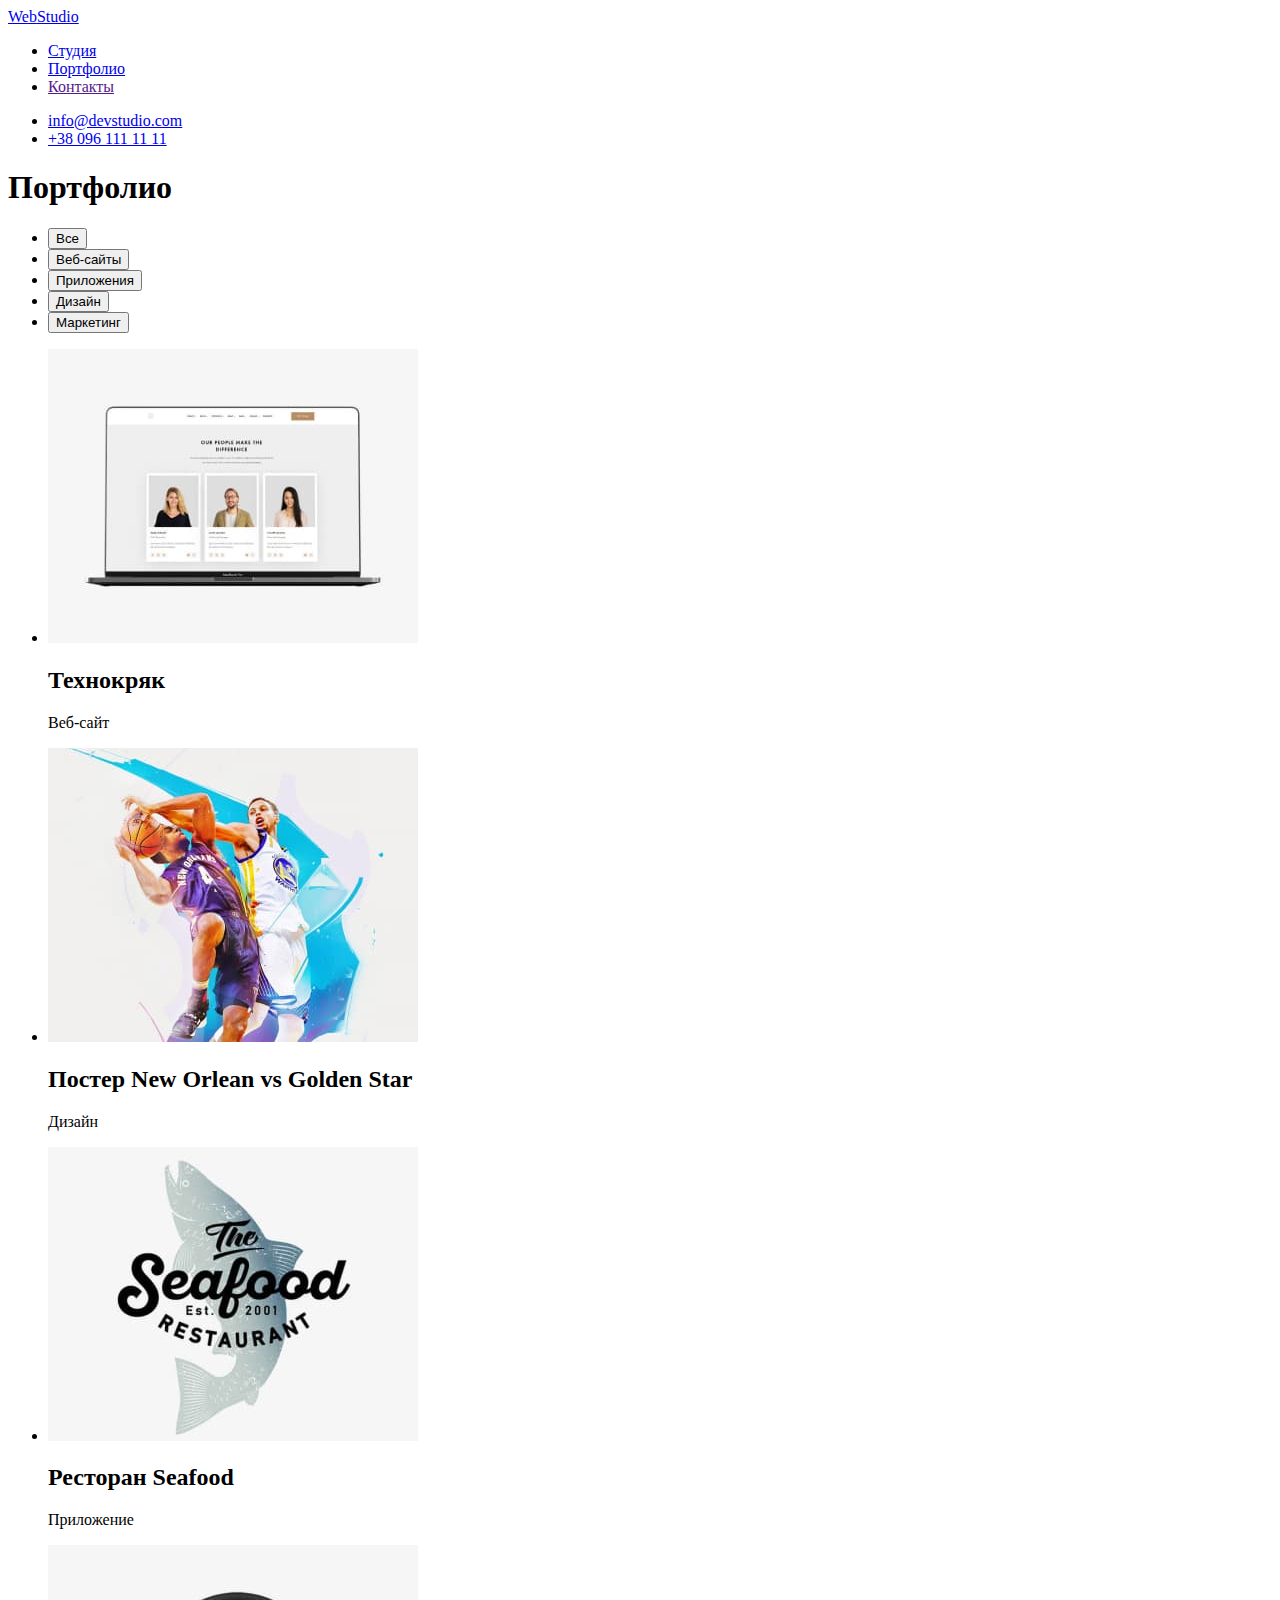
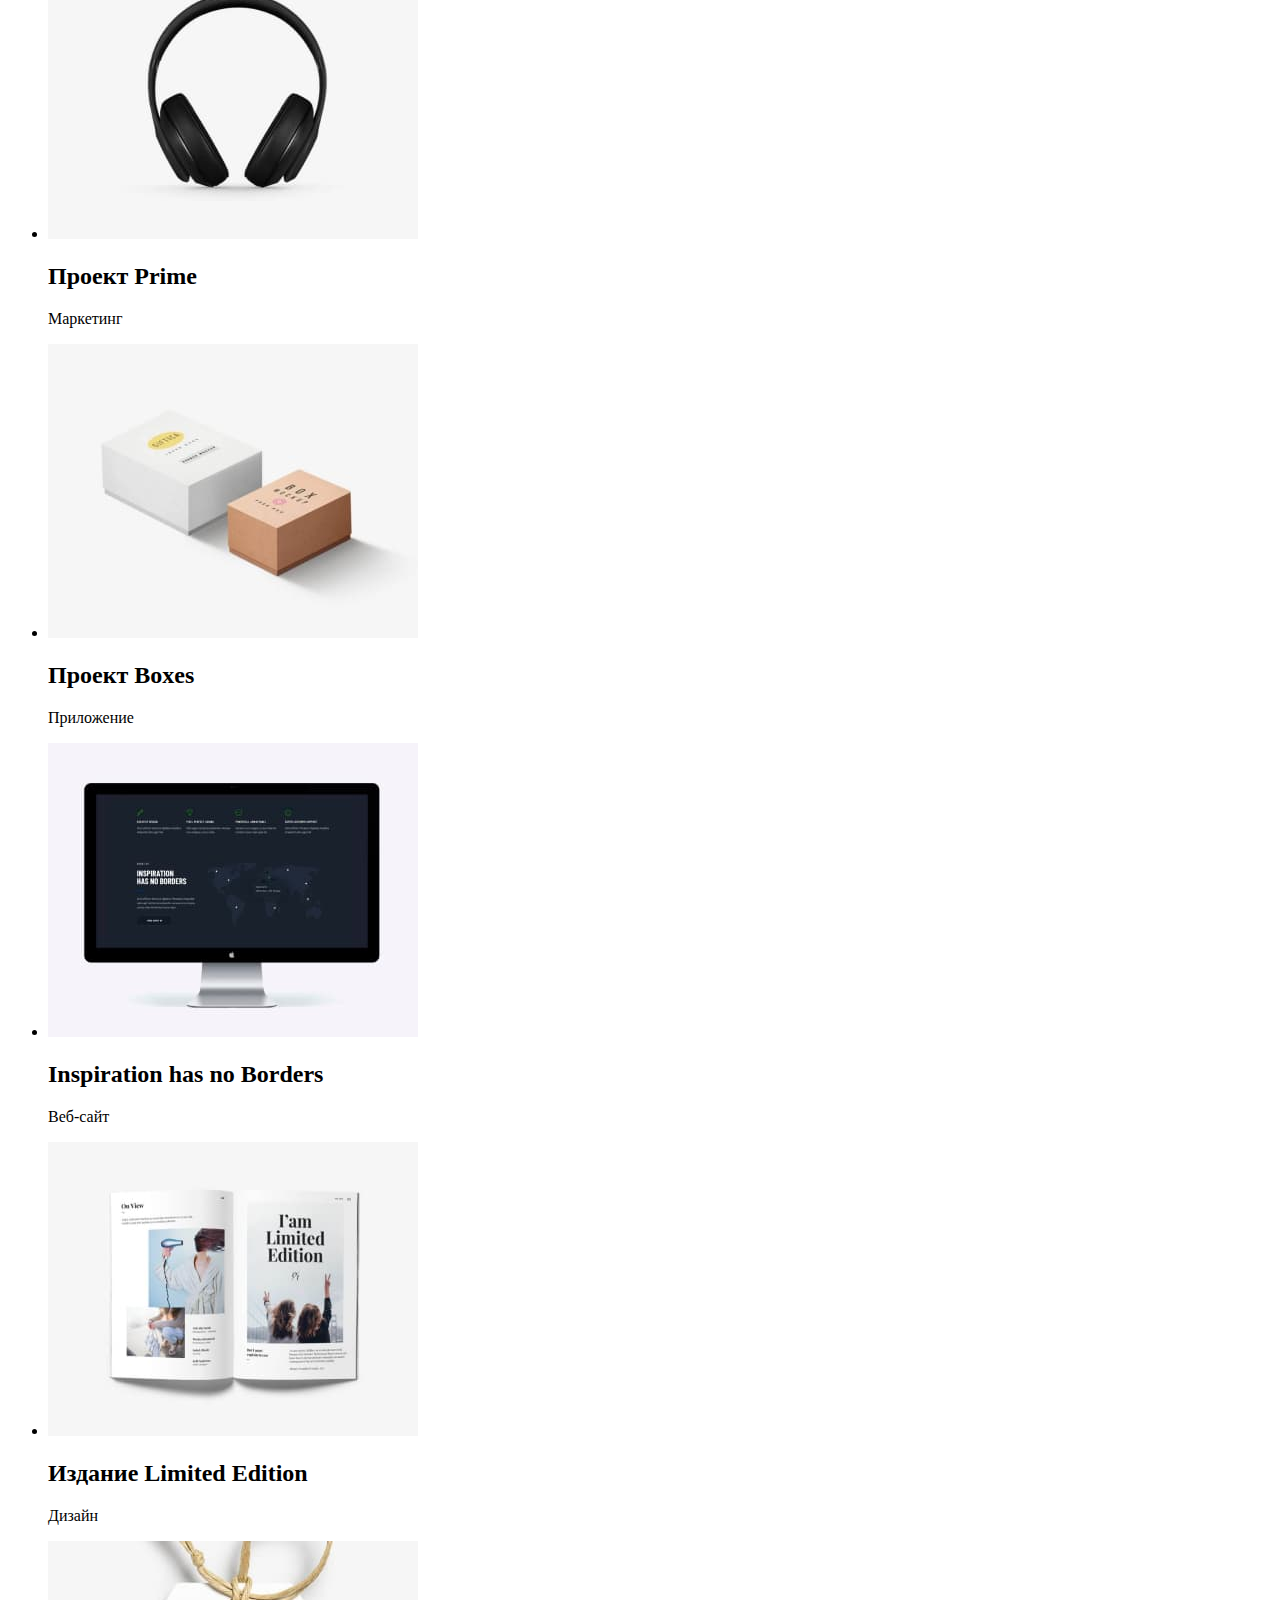
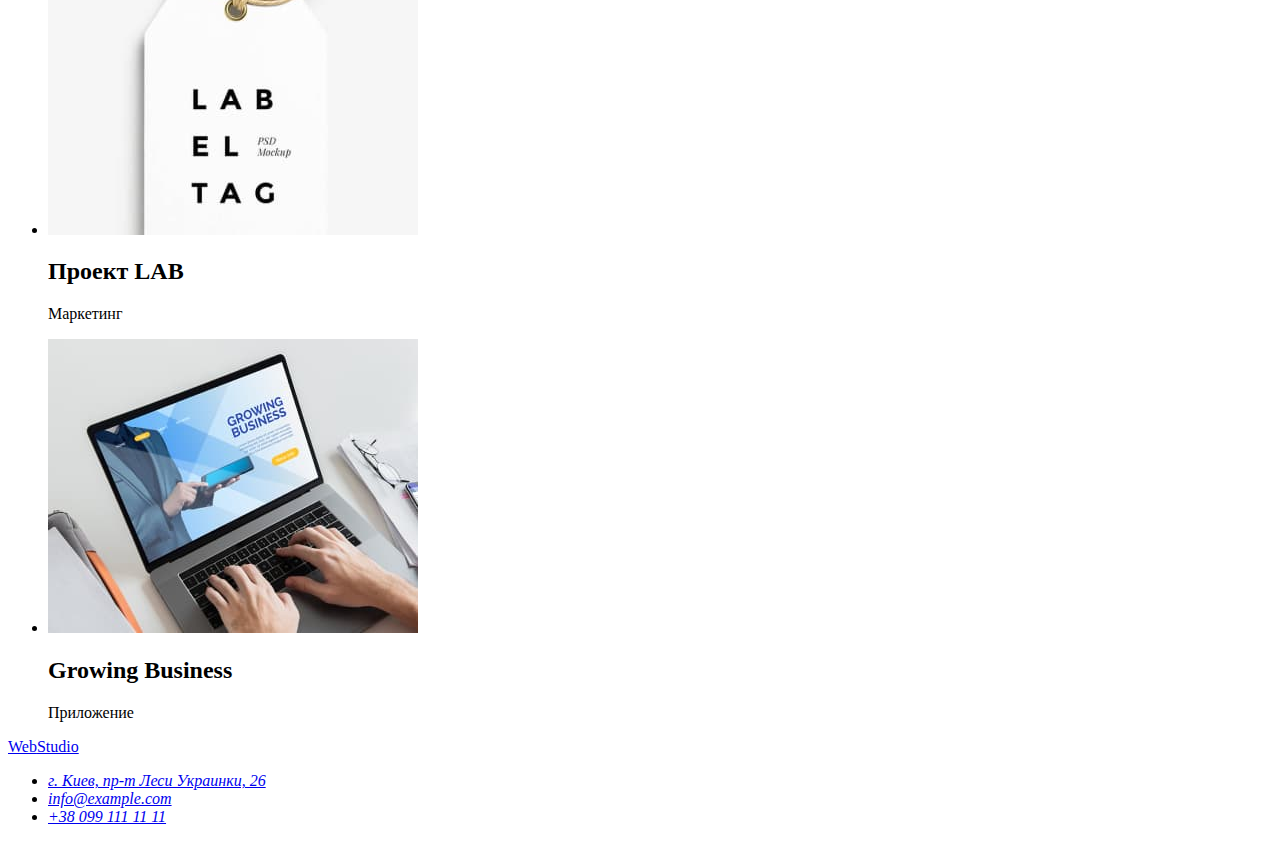
==== portfolio.html @ 21cbbe6e "Create html" ====
<!DOCTYPE html>
<html lang="ru">
  <head>
    <meta charset="UTF-8" />
    <meta http-equiv="X-UA-Compatible" content="IE=edge" />
    <meta name="viewport" content="width=device-width, initial-scale=1.0" />
    <title>Document</title>
    <link rel="preconnect" href="https://fonts.googleapis.com" />
    <link rel="preconnect" href="https://fonts.gstatic.com" crossorigin />
    <link
      href="https://fonts.googleapis.com/css2?family=Raleway:wght@700&family=Roboto:wght@400;500;700;900&display=swap"
      rel="stylesheet"
    />
    <link
      rel="stylesheet"
      href="https://cdnjs.cloudflare.com/ajax/libs/modern-normalize/1.1.0/modern-normalize.min.css"
      integrity="sha512-wpPYUAdjBVSE4KJnH1VR1HeZfpl1ub8YT/NKx4PuQ5NmX2tKuGu6U/JRp5y+Y8XG2tV+wKQpNHVUX03MfMFn9Q=="
      crossorigin="anonymous"
      referrerpolicy="no-referrer"
    />
    <link rel="stylesheet" href="./css/styles.css" />
  </head>
  <body>
    <!--Шапка-->
    <header class="header-border">
      <div class="container portfolio-main-nav">
        <nav class="portfolio-main-nav">
          <a href="./portfolio.html" class="logo-portfolio" lang="en"
            ><span class="accent-portfolio">Web</span>Studio
          </a>

          <ul class="portfolio-nav no-markers">
            <li class="item"><a href="./index.html" class="link">Студия</a></li>
            <li class="item"><a href="./portfolio.html" class="link current">Портфолио</a></li>
            <li class="item"><a href="" class="link">Контакты</a></li>
          </ul>
        </nav>

        <ul class="portfolio-contact no-markers">
          <li class="item">
            <a href="mailto:info@devstudio.com" class="portfolio-contact header"
              >info@devstudio.com
            </a>
          </li>
          <li class="item">
            <a href="tel:+380961111111" class="portfolio-contact header">+38 096 111 11 11</a>
          </li>
        </ul>
      </div>
    </header>
    <!--Основной контент-->
    <main>
      <section class="section-main-portfolio">
        <div class="container">
          <!--скрытый заголовок-->
          <h1 class="visually-hidden">Портфолио</h1>
          <!--Фильтр-->
          <ul class="filter no-markers">
            <li class="item">
              <button type="button" class="portfolio-button primary">Все</button>
            </li>
            <li class="item">
              <button type="button" class="portfolio-button secondary">Веб-сайты</button>
            </li>
            <li class="item">
              <button type="button" class="portfolio-button secondary">Приложения</button>
            </li>
            <li class="item">
              <button type="button" class="portfolio-button secondary">Дизайн</button>
            </li>
            <li class="item">
              <button type="button" class="portfolio-button secondary">Маркетинг</button>
            </li>
          </ul>
          <ul class="our-portfolio no-markers">
            <li class="portfolio-card">
              <img
                src="./images/portfolio/img(1)(2).jpg"
                alt="ноутбук с открытым сайтом"
                width="370"
                height="294"
              />
              <div class="portfolio-photo">
                <h2 class="portfolio-title">Технокряк</h2>
                <p class="portfolio-text">Веб-сайт</p>
              </div>
            </li>
            <li class="portfolio-card">
              <img
                src="./images/portfolio/img(2)(2).jpg"
                alt="два баскетболиста"
                width="370"
                height="294"
              />
              <div class="portfolio-photo">
                <h2 class="portfolio-title">
                  Постер <span lang="en">New Orlean vs Golden Star</span>
                </h2>
                <p class="portfolio-text">Дизайн</p>
              </div>
            </li>
            <li class="portfolio-card">
              <img
                src="./images/portfolio/img(3)(2).jpg"
                alt="логотип рыбного ресторана"
                width="370"
                height="294"
              />
              <div class="portfolio-photo">
                <h2 class="portfolio-title">Ресторан <span lang="en">Seafood</span></h2>
                <p class="portfolio-text">Приложение</p>
              </div>
            </li>
            <li class="portfolio-card">
              <img src="./images/portfolio/img(4)(1).jpg" alt="наушники" width="370" height="294" />
              <div class="portfolio-photo">
                <h2 class="portfolio-title">Проект <span lang="en">Prime</span></h2>
                <p class="portfolio-text">Маркетинг</p>
              </div>
            </li>
            <li class="portfolio-card">
              <img
                src="./images/portfolio/img(5).jpg"
                alt="двф маленьких бокса"
                width="370"
                height="294"
              />
              <div class="portfolio-photo">
                <h2 class="portfolio-title">Проект <span lang="en">Boxes</span></h2>
                <p class="portfolio-text">Приложение</p>
              </div>
            </li>
            <li class="portfolio-card">
              <img
                src="./images/portfolio/img(6).jpg"
                alt="монитор компьютера"
                width="370"
                height="294"
              />
              <div class="portfolio-photo">
                <h2 class="portfolio-title" lang="en">Inspiration has no Borders</h2>
                <p class="portfolio-text">Веб-сайт</p>
              </div>
            </li>
            <li class="portfolio-card">
              <img
                src="./images/portfolio/img(7).jpg"
                alt="развернутая книга"
                width="370"
                height="294"
              />
              <div class="portfolio-photo">
                <h2 class="portfolio-title">Издание <span lang="en">Limited Edition</span></h2>
                <p class="portfolio-text">Дизайн</p>
              </div>
            </li>
            <li class="portfolio-card">
              <img src="./images/portfolio/img(8).jpg" alt="карточка" width="370" height="294" />
              <div class="portfolio-photo">
                <h2 class="portfolio-title">Проект <span lang="en">LAB</span></h2>
                <p class="portfolio-text">Маркетинг</p>
              </div>
            </li>
            <li class="portfolio-card">
              <img
                src="./images/portfolio/img(9).jpg"
                alt="руки на клавиатуре ноутбука"
                width="370"
                height="294"
              />
              <div class="portfolio-photo">
                <h2 class="portfolio-title" lang="en">Growing Business</h2>
                <p class="portfolio-text">Приложение</p>
              </div>
            </li>
          </ul>
        </div>
      </section>
    </main>
    <!--Подвал-->
    <footer class="portfolio-dark">
      <div class="container portfolio-footer-nav">
        <a href="./portfolio.html" class="logo-portfolio-footer" lang="en"
          ><span class="portfolio-accent">Web</span>Studio</a
        >
        <address>
          <ul class="no-markers portfolio-footer-nav">
            <li class="item">
              <a href="#" class="portfolio-place">г. Киев, пр-т Леси Украинки, 26</a>
            </li>
            <li class="item">
              <a href="mailto:info@example.com" class="portfolio-mail-tel">info@example.com</a>
            </li>
            <li class="item">
              <a href="tel:+380991111111" class="portfolio-mail-tel">+38 099 111 11 11</a>
            </li>
          </ul>
        </address>
      </div>
    </footer>
  </body>
</html>
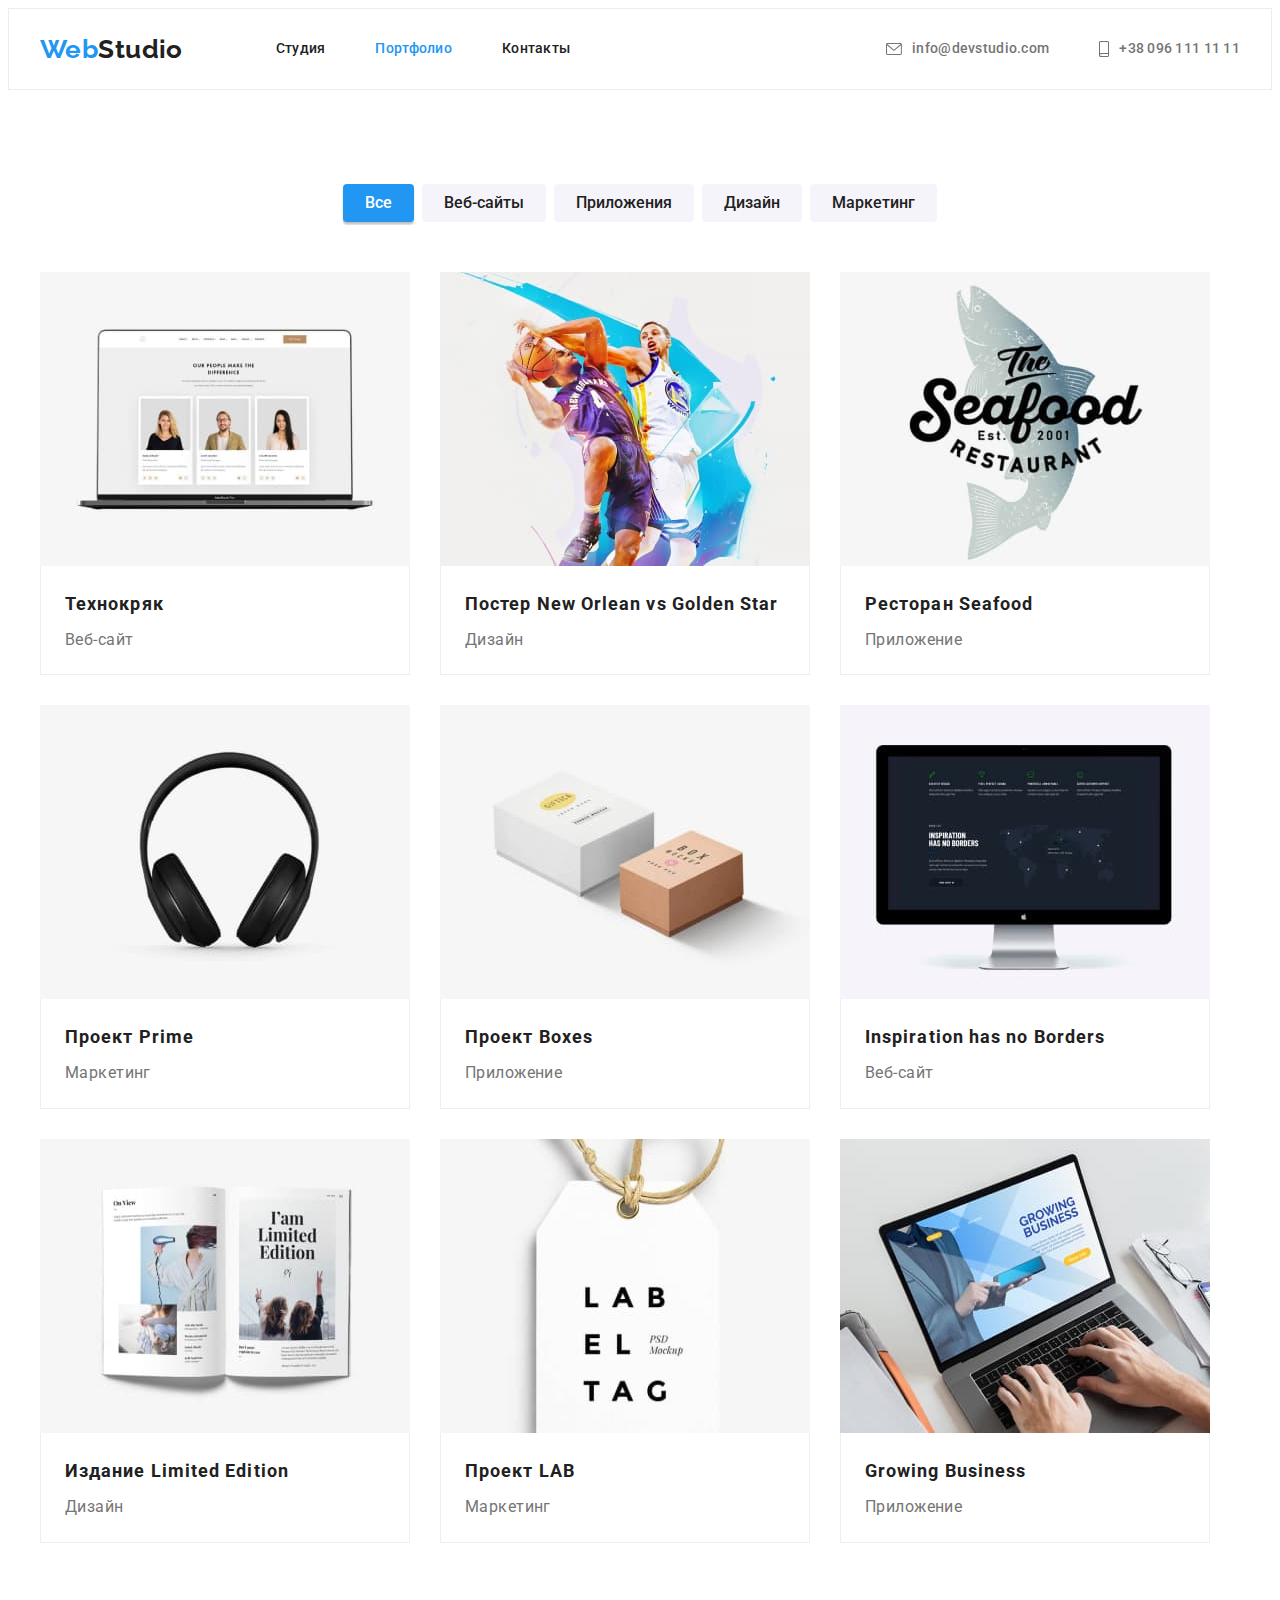
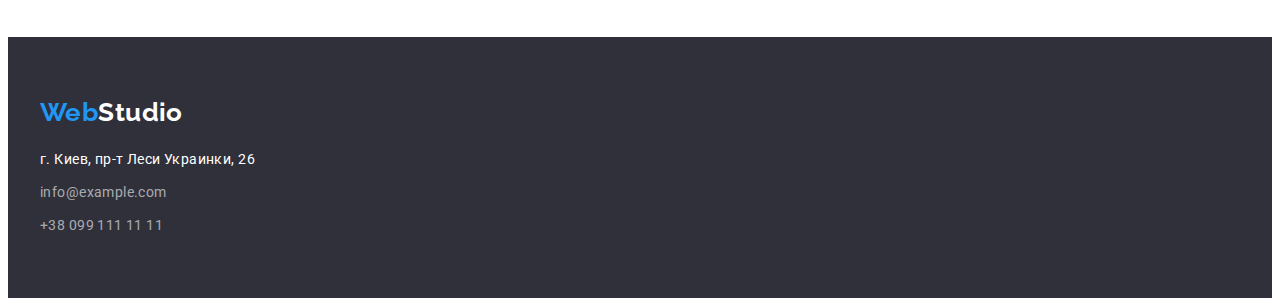
==== commit 889fe301: "Update" ====
--- a/portfolio.html
+++ b/portfolio.html
@@ -38,12 +38,20 @@
 
         <ul class="portfolio-contact no-markers">
           <li class="item">
-            <a href="mailto:info@devstudio.com" class="portfolio-contact header"
+            <a href="mailto:info@devstudio.com" class="portfolio-contact header mail-footer"
               >info@devstudio.com
+              <svg class="mail-footer-icon" width="16" height="12">
+                <use href="./images/icons.svg#icon-envelope"></use>
+              </svg>
             </a>
           </li>
           <li class="item">
-            <a href="tel:+380961111111" class="portfolio-contact header">+38 096 111 11 11</a>
+            <a href="tel:+380961111111" class="portfolio-contact header footer-phone"
+              >+38 096 111 11 11
+              <svg class="footer-phone-icon" width="10" height="16">
+                <use href="./images/icons.svg#icon-smartphone"></use>
+              </svg>
+            </a>
           </li>
         </ul>
       </div>
@@ -73,105 +81,128 @@
             </li>
           </ul>
           <ul class="our-portfolio no-markers">
-            <li class="portfolio-card">
-              <img
-                src="./images/portfolio/img(1)(2).jpg"
-                alt="ноутбук с открытым сайтом"
-                width="370"
-                height="294"
-              />
-              <div class="portfolio-photo">
-                <h2 class="portfolio-title">Технокряк</h2>
-                <p class="portfolio-text">Веб-сайт</p>
-              </div>
-            </li>
-            <li class="portfolio-card">
-              <img
-                src="./images/portfolio/img(2)(2).jpg"
-                alt="два баскетболиста"
-                width="370"
-                height="294"
-              />
-              <div class="portfolio-photo">
-                <h2 class="portfolio-title">
-                  Постер <span lang="en">New Orlean vs Golden Star</span>
-                </h2>
-                <p class="portfolio-text">Дизайн</p>
-              </div>
-            </li>
-            <li class="portfolio-card">
-              <img
-                src="./images/portfolio/img(3)(2).jpg"
-                alt="логотип рыбного ресторана"
-                width="370"
-                height="294"
-              />
-              <div class="portfolio-photo">
-                <h2 class="portfolio-title">Ресторан <span lang="en">Seafood</span></h2>
-                <p class="portfolio-text">Приложение</p>
-              </div>
-            </li>
-            <li class="portfolio-card">
-              <img src="./images/portfolio/img(4)(1).jpg" alt="наушники" width="370" height="294" />
-              <div class="portfolio-photo">
-                <h2 class="portfolio-title">Проект <span lang="en">Prime</span></h2>
-                <p class="portfolio-text">Маркетинг</p>
-              </div>
-            </li>
-            <li class="portfolio-card">
-              <img
-                src="./images/portfolio/img(5).jpg"
-                alt="двф маленьких бокса"
-                width="370"
-                height="294"
-              />
-              <div class="portfolio-photo">
-                <h2 class="portfolio-title">Проект <span lang="en">Boxes</span></h2>
-                <p class="portfolio-text">Приложение</p>
-              </div>
-            </li>
-            <li class="portfolio-card">
-              <img
-                src="./images/portfolio/img(6).jpg"
-                alt="монитор компьютера"
-                width="370"
-                height="294"
-              />
-              <div class="portfolio-photo">
-                <h2 class="portfolio-title" lang="en">Inspiration has no Borders</h2>
-                <p class="portfolio-text">Веб-сайт</p>
-              </div>
-            </li>
-            <li class="portfolio-card">
-              <img
-                src="./images/portfolio/img(7).jpg"
-                alt="развернутая книга"
-                width="370"
-                height="294"
-              />
-              <div class="portfolio-photo">
-                <h2 class="portfolio-title">Издание <span lang="en">Limited Edition</span></h2>
-                <p class="portfolio-text">Дизайн</p>
-              </div>
-            </li>
-            <li class="portfolio-card">
-              <img src="./images/portfolio/img(8).jpg" alt="карточка" width="370" height="294" />
-              <div class="portfolio-photo">
-                <h2 class="portfolio-title">Проект <span lang="en">LAB</span></h2>
-                <p class="portfolio-text">Маркетинг</p>
-              </div>
-            </li>
-            <li class="portfolio-card">
-              <img
-                src="./images/portfolio/img(9).jpg"
-                alt="руки на клавиатуре ноутбука"
-                width="370"
-                height="294"
-              />
-              <div class="portfolio-photo">
-                <h2 class="portfolio-title" lang="en">Growing Business</h2>
-                <p class="portfolio-text">Приложение</p>
-              </div>
+            <li class="portfolio-card shadow">
+              <a href="#" class="shadow">
+                <img
+                  src="./images/portfolio/img(1)(2).jpg"
+                  alt="ноутбук с открытым сайтом"
+                  width="370"
+                  height="294"
+                />
+                <div class="portfolio-photo">
+                  <h2 class="portfolio-title">Технокряк</h2>
+                  <p class="portfolio-text">Веб-сайт</p>
+                </div>
+              </a>
+            </li>
+            <li class="portfolio-card shadow">
+              <a href="#" class="shadow">
+                <img
+                  src="./images/portfolio/img(2)(2).jpg"
+                  alt="два баскетболиста"
+                  width="370"
+                  height="294"
+                />
+                <div class="portfolio-photo">
+                  <h2 class="portfolio-title">
+                    Постер <span lang="en">New Orlean vs Golden Star</span>
+                  </h2>
+                  <p class="portfolio-text">Дизайн</p>
+                </div>
+              </a>
+            </li>
+            <li class="portfolio-card shadow">
+              <a href="#" class="shadow">
+                <img
+                  src="./images/portfolio/img(3)(2).jpg"
+                  alt="логотип рыбного ресторана"
+                  width="370"
+                  height="294"
+                />
+                <div class="portfolio-photo">
+                  <h2 class="portfolio-title">Ресторан <span lang="en">Seafood</span></h2>
+                  <p class="portfolio-text">Приложение</p>
+                </div>
+              </a>
+            </li>
+            <li class="portfolio-card shadow">
+              <a href="#" class="shadow">
+                <img
+                  src="./images/portfolio/img(4)(1).jpg"
+                  alt="наушники"
+                  width="370"
+                  height="294"
+                />
+                <div class="portfolio-photo">
+                  <h2 class="portfolio-title">Проект <span lang="en">Prime</span></h2>
+                  <p class="portfolio-text">Маркетинг</p>
+                </div>
+              </a>
+            </li>
+            <li class="portfolio-card shadow">
+              <a href="#" class="shadow">
+                <img
+                  src="./images/portfolio/img(5).jpg"
+                  alt="двф маленьких бокса"
+                  width="370"
+                  height="294"
+                />
+                <div class="portfolio-photo">
+                  <h2 class="portfolio-title">Проект <span lang="en">Boxes</span></h2>
+                  <p class="portfolio-text">Приложение</p>
+                </div>
+              </a>
+            </li>
+            <li class="portfolio-card shadow">
+              <a href="#" class="shadow">
+                <img
+                  src="./images/portfolio/img(6).jpg"
+                  alt="монитор компьютера"
+                  width="370"
+                  height="294"
+                />
+                <div class="portfolio-photo">
+                  <h2 class="portfolio-title" lang="en">Inspiration has no Borders</h2>
+                  <p class="portfolio-text">Веб-сайт</p>
+                </div>
+              </a>
+            </li>
+            <li class="portfolio-card shadow">
+              <a href="#" class="shadow">
+                <img
+                  src="./images/portfolio/img(7).jpg"
+                  alt="развернутая книга"
+                  width="370"
+                  height="294"
+                />
+                <div class="portfolio-photo">
+                  <h2 class="portfolio-title">Издание <span lang="en">Limited Edition</span></h2>
+                  <p class="portfolio-text">Дизайн</p>
+                </div>
+              </a>
+            </li>
+            <li class="portfolio-card shadow">
+              <a href="#" class="shadow">
+                <img src="./images/portfolio/img(8).jpg" alt="карточка" width="370" height="294" />
+                <div class="portfolio-photo">
+                  <h2 class="portfolio-title">Проект <span lang="en">LAB</span></h2>
+                  <p class="portfolio-text">Маркетинг</p>
+                </div>
+              </a>
+            </li>
+            <li class="portfolio-card shadow">
+              <a href="#" class="shadow">
+                <img
+                  src="./images/portfolio/img(9).jpg"
+                  alt="руки на клавиатуре ноутбука"
+                  width="370"
+                  height="294"
+                />
+                <div class="portfolio-photo">
+                  <h2 class="portfolio-title" lang="en">Growing Business</h2>
+                  <p class="portfolio-text">Приложение</p>
+                </div>
+              </a>
             </li>
           </ul>
         </div>
--- a/css/styles.css
+++ b/css/styles.css
@@ -0,0 +1,845 @@
+/* ========== styles studio ========== */
+
+:root {
+  --primary-text-color: #212121;
+  --secondary-text-color: #757575;
+  --accent-color: #2196f3;
+  --white-text-color: #ffffff;
+  --mail-tel-text-color: rgba(255, 255, 255, 0.6);
+  --icon-color: #afb1b8;
+  --background-icon: #ffffff;
+}
+
+body {
+  color: var(--primary-text-color);
+  background-color: var(--white-text-color);
+  font-family: 'Roboto', sans-serif;
+  font-size: 14px;
+  line-height: 1.7;
+  letter-spacing: 0.03em;
+}
+
+h1,
+h2,
+h3,
+p {
+  margin-top: 0;
+  margin-bottom: 0;
+}
+
+ul,
+ol {
+  margin-top: 0;
+  margin-bottom: 0;
+  padding-left: 0;
+}
+
+img {
+  display: block;
+  max-width: 100%;
+  height: auto;
+}
+
+button {
+  cursor: pointer;
+}
+
+.container {
+  width: 1200px;
+  margin-left: auto;
+  margin-right: auto;
+  padding-left: 15px;
+  padding-right: 15px;
+}
+
+/* ========== header ========== */
+.main-nav {
+  display: flex;
+  align-items: center;
+}
+
+.studio-header-border {
+  border: 1px solid #ececec;
+}
+
+.none-markers {
+  list-style: none;
+}
+
+.logo {
+  margin-right: 93px;
+
+  color: var(--primary-text-color);
+  font-family: 'Raleway', sans-serif;
+  font-weight: 700;
+  font-size: 26px;
+  line-height: 1.19;
+  text-decoration: none;
+}
+
+.logo:hover,
+.logo:focus {
+  color: var(--accent-color);
+}
+
+.accent {
+  color: var(--accent-color);
+}
+
+.site-nav {
+  display: flex;
+}
+
+.site-nav .item:not(:last-child) {
+  margin-right: 50px;
+}
+
+.site-nav .link {
+  padding: 32px 0;
+  display: block;
+
+  color: var(--primary-text-color);
+  font-weight: 500;
+  font-size: 14px;
+  line-height: 1.14;
+  letter-spacing: 0.02em;
+  text-decoration: none;
+}
+
+.site-nav .link:hover,
+.site-nav .link:focus {
+  color: var(--accent-color);
+}
+
+.site-nav .link.current {
+  color: var(--accent-color);
+}
+
+.mail {
+  display: flex;
+  justify-content: center;
+}
+
+.mail:hover,
+.mail:focus {
+  color: var(--accent-color);
+}
+
+.mail-icon {
+  order: -1;
+  margin-right: 10px;
+  align-self: center;
+  fill: currentColor;
+}
+
+.phone {
+  display: flex;
+  justify-content: center;
+}
+
+.phone:hover,
+.phone:focus {
+  color: var(--accent-color);
+}
+
+.phone-icon {
+  order: -1;
+  margin-right: 10px;
+  align-self: center;
+  fill: currentColor;
+}
+
+.contact .item + .item {
+  margin-left: 50px;
+}
+
+.contact {
+  display: flex;
+}
+
+.contact .header-studio {
+  padding: 32px 0;
+}
+
+.contact {
+  margin-left: auto;
+
+  color: var(--secondary-text-color);
+  font-weight: 500;
+  font-size: 14px;
+  line-height: 1.14;
+  letter-spacing: 0.02em;
+  text-decoration: none;
+}
+
+.contact:hover,
+.contact:focus {
+  color: var(--accent-color);
+}
+
+/* ========== header ========== */
+
+/* ========== main ========== */
+.section {
+  padding-top: 94px;
+  padding-bottom: 94px;
+}
+
+/* hero */
+.overlay {
+  max-width: 1600px;
+  height: 600px;
+  margin-left: auto;
+  margin-right: auto;
+  background-image: linear-gradient(to right, rgba(47, 48, 58, 0.4), rgba(47, 48, 58, 0.4)),
+    url('../images/bg.jpg');
+  background-size: cover;
+  background-color: #c4c4c4;
+}
+
+.hero {
+  text-align: center;
+}
+
+.hero-background {
+  padding-top: 200px;
+  padding-bottom: 200px;
+}
+
+.hero-title {
+  margin-bottom: 30px;
+  width: 696px;
+  margin-left: auto;
+  margin-right: auto;
+
+  color: var(--white-text-color);
+  font-weight: 900;
+  font-size: 44px;
+  line-height: 1.36;
+  text-align: center;
+  letter-spacing: 0.06em;
+  text-transform: uppercase;
+}
+
+.modal-button {
+  display: flex;
+  justify-content: center;
+  align-items: center;
+}
+
+.button {
+  color: var(--primary-text-color);
+  background-color: var(--white-text-color);
+}
+
+.button.primary {
+  padding: 10px 32px;
+  box-shadow: 0px 4px 4px rgba(0, 0, 0, 0.15);
+  border-radius: 4px;
+  border: none;
+
+  color: var(--white-text-color);
+  background-color: var(--accent-color);
+  font-weight: 700;
+  font-size: 16px;
+  line-height: 1.9;
+  letter-spacing: 0.06em;
+}
+
+.button.primary:hover,
+.button.primary:focus {
+  background-color: #188ce8;
+}
+
+.icon-background {
+  background: #f5f4fa;
+  border-radius: 4px;
+  margin-bottom: 30px;
+  padding: 25px 100px;
+}
+
+.features {
+  display: flex;
+}
+
+.features .item:not(:last-child) {
+  margin-right: 30px;
+}
+
+.work-list {
+  display: flex;
+  flex-wrap: wrap;
+  gap: 30px;
+}
+
+.work-card {
+  flex-basis: calc((100% - 60) / 3);
+}
+
+.visually-hidden {
+  position: absolute;
+  width: 1px;
+  height: 1px;
+  margin: -1px;
+  padding: 0;
+  overflow: hidden;
+  border: 0;
+  clip: rect(0 0 0 0);
+}
+
+.section.second {
+  padding-bottom: 0;
+}
+
+.section-title.main {
+  margin-bottom: 50px;
+
+  color: var(--primary-text-color);
+  font-weight: 700;
+  font-size: 36px;
+  line-height: 1.16;
+  text-align: center;
+}
+
+.section-title-work {
+  margin-bottom: 10px;
+
+  color: var(--primary-text-color);
+  font-weight: 700;
+  font-size: 14px;
+  line-height: 1.14;
+  text-transform: uppercase;
+}
+
+.social-list {
+  display: flex;
+  justify-content: center;
+  gap: 10px;
+}
+
+.social-list-link {
+  display: flex;
+  justify-content: center;
+  align-items: center;
+  width: 44px;
+  height: 44px;
+  border-radius: 50%;
+  fill: var(--icon-color);
+}
+
+.social-list-link:hover,
+.social-list-link:focus {
+  fill: var(--background-icon);
+  background-color: var(--accent-color);
+}
+
+.background {
+  background-color: #f5f4fa;
+}
+
+.our-team {
+  display: flex;
+  flex-wrap: wrap;
+  gap: 30px;
+}
+
+.our-card {
+  flex-basis: calc((100% - 90) / 4);
+}
+
+.our-team .item {
+  background: #ffffff;
+  box-shadow: 0px 1px 3px rgba(0, 0, 0, 0.12), 0px 1px 1px rgba(0, 0, 0, 0.14),
+    0px 2px 1px rgba(0, 0, 0, 0.2);
+  border-radius: 0px 0px 4px 4px;
+}
+
+.photo-team {
+  padding-top: 30px;
+  padding-bottom: 30px;
+}
+
+.section-title {
+  margin-bottom: 10px;
+
+  color: var(--primary-text-color);
+  font-weight: 700;
+  font-size: 16px;
+  line-height: 1.18;
+  text-align: center;
+}
+
+.text {
+  color: var(--secondary-text-color);
+  font-weight: 400;
+  font-size: 14px;
+  line-height: 1.7;
+}
+
+.text-team {
+  margin-bottom: 16px;
+
+  color: var(--secondary-text-color);
+  font-size: 16px;
+  line-height: 1.18;
+  text-align: center;
+}
+
+.icon-clients {
+  display: flex;
+  justify-content: center;
+  gap: 30px;
+}
+
+.icon-clients-link {
+  display: flex;
+  justify-content: center;
+  align-items: center;
+  width: 170px;
+  height: 92px;
+  border: 1px solid #afb1b8;
+  border-radius: 4px;
+
+  color: var(--icon-color);
+  padding: 16px 32px;
+  cursor: pointer;
+  fill: currentColor;
+}
+
+.icon-clients-link:hover,
+.icon-clients-link:focus {
+  border-color: var(--accent-color);
+  color: var(--accent-color);
+}
+
+/* ========== main ========== */
+
+/* ========== footer ========== */
+
+.logo-footer {
+  margin-bottom: 20px;
+
+  color: var(--white-text-color);
+  font-family: 'Raleway', sans-serif;
+  font-weight: 700;
+  font-size: 26px;
+  line-height: 1.19;
+  text-decoration: none;
+}
+
+.logo-footer:hover,
+.logo-footer:focus {
+  color: var(--accent-color);
+}
+
+.footer {
+  padding-top: 60px;
+  padding-bottom: 60px;
+}
+
+.dark {
+  background-color: #2f303a;
+}
+
+.place {
+  color: var(--white-text-color);
+  font-style: normal;
+  text-decoration: none;
+}
+
+.mail-tel {
+  color: rgba(255, 255, 255, 0.6);
+  font-style: normal;
+  text-decoration: none;
+}
+
+.footer-nav {
+  display: flex;
+  flex-direction: column;
+}
+
+.footer-nav .item:not(:last-child) {
+  margin-bottom: 9px;
+}
+
+.place:hover,
+.place:focus {
+  color: var(--accent-color);
+}
+
+.mail-tel:hover,
+.mail-tel:focus {
+  color: var(--accent-color);
+}
+
+.title {
+  font-weight: 700;
+  font-size: 14px;
+  line-height: 1.14;
+  letter-spacing: 0.03em;
+  text-transform: uppercase;
+
+  color: var(--white-text-color);
+}
+
+.footer-icon-link {
+  display: flex;
+  justify-content: center;
+  align-self: center;
+}
+
+.footer-icon {
+  display: flex;
+  justify-content: center;
+  align-self: center;
+}
+
+/* ========== footer ========== */
+
+/* ========== styles portfolio ========== */
+
+:root {
+  --primary-text-color: #212121;
+  --secondary-text-color: #757575;
+  --accent-color: #2196f3;
+  --white-text-color: #ffffff;
+  --mail-tel-text-color: rgba(255, 255, 255, 0.6);
+}
+
+body {
+  color: var(--primary-text-color);
+  background-color: var(--white-text-color);
+  font-family: 'Roboto', sans-serif;
+  font-size: 14px;
+  line-height: 1.7;
+  letter-spacing: 0.03em;
+}
+
+h1,
+h2,
+h3,
+p {
+  margin-top: 0;
+  margin-bottom: 0;
+}
+
+ul,
+ol {
+  margin-top: 0;
+  margin-bottom: 0;
+  padding-left: 0;
+}
+
+img {
+  display: block;
+  max-width: 100%;
+  height: auto;
+}
+
+button {
+  cursor: pointer;
+}
+
+.container {
+  width: 1200px;
+  margin-left: auto;
+  margin-right: auto;
+  padding-left: 15px;
+  padding-right: 15px;
+}
+
+/* ========== header ========== */
+
+.portfolio-main-nav {
+  display: flex;
+  align-items: center;
+}
+
+.header-border {
+  border: 1px solid #ececec;
+}
+
+.portfolio-nav {
+  display: flex;
+}
+
+.portfolio-nav .item:not(:last-child) {
+  margin-right: 50px;
+}
+
+.logo-portfolio {
+  margin-right: 93px;
+
+  color: var(--primary-text-color);
+  font-family: 'Raleway', sans-serif;
+  font-weight: 700;
+  font-size: 26px;
+  line-height: 1.19;
+  text-decoration: none;
+}
+
+.logo-portfolio:hover,
+.logo-portfolio:focus {
+  color: var(--accent-color);
+}
+
+.accent-portfolio {
+  color: var(--accent-color);
+}
+
+.no-markers {
+  list-style: none;
+}
+
+.portfolio-nav .link {
+  padding: 32px 0;
+  display: block;
+
+  color: var(--primary-text-color);
+  font-weight: 500;
+  font-size: 14px;
+  line-height: 1.14;
+  letter-spacing: 0.02em;
+  text-decoration: none;
+}
+
+.link.current {
+  color: var(--accent-color);
+}
+
+.portfolio-nav .link:hover,
+.portfolio-nav .link:focus {
+  color: var(--accent-color);
+}
+
+.portfolio-contact {
+  display: flex;
+}
+
+.portfolio-contact .header {
+  padding: 32px 0;
+}
+
+.portfolio-contact .item + .item {
+  margin-left: 50px;
+}
+
+.portfolio-contact {
+  margin-left: auto;
+
+  color: var(--secondary-text-color);
+  font-weight: 500;
+  font-size: 14px;
+  line-height: 1.14;
+  letter-spacing: 0.02em;
+  text-decoration: none;
+}
+
+.portfolio-contact:hover,
+.portfolio-contact:focus {
+  color: var(--accent-color);
+}
+
+.mail-footer {
+  display: flex;
+  justify-content: center;
+}
+
+.mail-footer:hover,
+.mail-footer:focus {
+  color: var(--accent-color);
+}
+
+.mail-footer-icon {
+  order: -1;
+  margin-right: 10px;
+  align-self: center;
+  fill: currentColor;
+}
+
+.footer-phone {
+  display: flex;
+  justify-content: center;
+}
+
+.footer-phone:hover,
+.footer-phone:focus {
+  color: var(--accent-color);
+}
+
+.footer-phone-icon {
+  order: -1;
+  margin-right: 10px;
+  align-self: center;
+  fill: currentColor;
+}
+
+/* ========== header ========== */
+
+/* ========== main ========== */
+.visually-hidden {
+  position: absolute;
+  width: 1px;
+  height: 1px;
+  margin: -1px;
+  padding: 0;
+  overflow: hidden;
+  border: 0;
+  clip: rect(0 0 0 0);
+}
+
+.section-main-portfolio {
+  padding-top: 94px;
+  padding-bottom: 94px;
+}
+
+.portfolio-title {
+  margin-bottom: 4px;
+
+  color: var(--primary-text-color);
+  font-weight: 700;
+  font-size: 18px;
+  line-height: 2;
+  letter-spacing: 0.06em;
+}
+
+.filter {
+  display: flex;
+  justify-content: center;
+  margin-bottom: 50px;
+}
+
+.filter .item:not(:last-child) {
+  margin-right: 8px;
+}
+
+.our-portfolio {
+  display: flex;
+  flex-wrap: wrap;
+  gap: 30px;
+}
+
+.portfolio-card {
+  flex-basis: calc((100% - 60) / 3);
+}
+
+.portfolio-photo {
+  padding: 20px 24px;
+  background: #ffffff;
+  border: 1px solid #eeeeee;
+  border-top: none;
+}
+
+.portfolio-text {
+  color: var(--secondary-text-color);
+  font-size: 16px;
+  line-height: 1.8;
+}
+
+.shadow {
+  text-decoration: none;
+}
+
+.shadow:hover {
+  box-shadow: 0px 1px 1px rgba(0, 0, 0, 0.12), 0px 4px 4px rgba(0, 0, 0, 0.06),
+    1px 4px 6px rgba(0, 0, 0, 0.16);
+}
+
+.portfolio-button {
+  font-family: inherit;
+  font-weight: 500;
+  font-size: 16px;
+  line-height: 1.6;
+  text-align: center;
+  border: none;
+}
+
+.portfolio-button.primary {
+  padding: 6px 22px;
+  border-radius: 4px;
+  border: none;
+  box-shadow: 0px 3px 1px rgba(0, 0, 0, 0.1), 0px 1px 2px rgba(0, 0, 0, 0.08),
+    0px 2px 2px rgba(0, 0, 0, 0.12);
+
+  color: var(--white-text-color);
+  background-color: var(--accent-color);
+}
+
+.portfolio-button.secondary {
+  padding: 6px 22px;
+  border-radius: 4px;
+  border: none;
+  color: var(--primary-text-color);
+  background-color: #f5f4fa;
+}
+
+.portfolio-button:hover,
+.portfolio-button:focus {
+  box-shadow: 0px 3px 1px rgba(0, 0, 0, 0.1), 0px 1px 2px rgba(0, 0, 0, 0.08),
+    0px 2px 2px rgba(0, 0, 0, 0.12);
+
+  color: var(--white-text-color);
+  background-color: var(--accent-color);
+}
+
+/* ========== main ========== */
+
+/* ========== footer ========== */
+.portfolio-dark {
+  padding-top: 60px;
+  padding-bottom: 60px;
+
+  background-color: #2f303a;
+}
+
+.portfolio-accent {
+  color: var(--accent-color);
+}
+
+.portfolio-footer-nav {
+  display: flex;
+  flex-direction: column;
+}
+
+.logo-portfolio-footer {
+  margin-bottom: 20px;
+
+  color: var(--white-text-color);
+  font-family: 'Raleway', sans-serif;
+  font-weight: 700;
+  font-size: 26px;
+  line-height: 1.2;
+  text-decoration: none;
+}
+
+.portfolio-footer-nav .item:not(:last-child) {
+  margin-bottom: 9px;
+}
+
+.logo-portfolio-footer:hover,
+.logo-portfolio-footer:focus {
+  color: var(--accent-color);
+}
+
+.portfolio-place {
+  color: var(--white-text-color);
+  font-style: normal;
+  text-decoration: none;
+}
+
+.portfolio-place:hover,
+.portfolio-place:focus {
+  color: var(--accent-color);
+}
+
+.portfolio-mail-tel {
+  color: rgba(255, 255, 255, 0.6);
+  font-style: normal;
+  text-decoration: none;
+}
+
+.portfolio-mail-tel:hover,
+.portfolio-mail-tel:focus {
+  color: var(--accent-color);
+}
+/* ========== footer ========== */
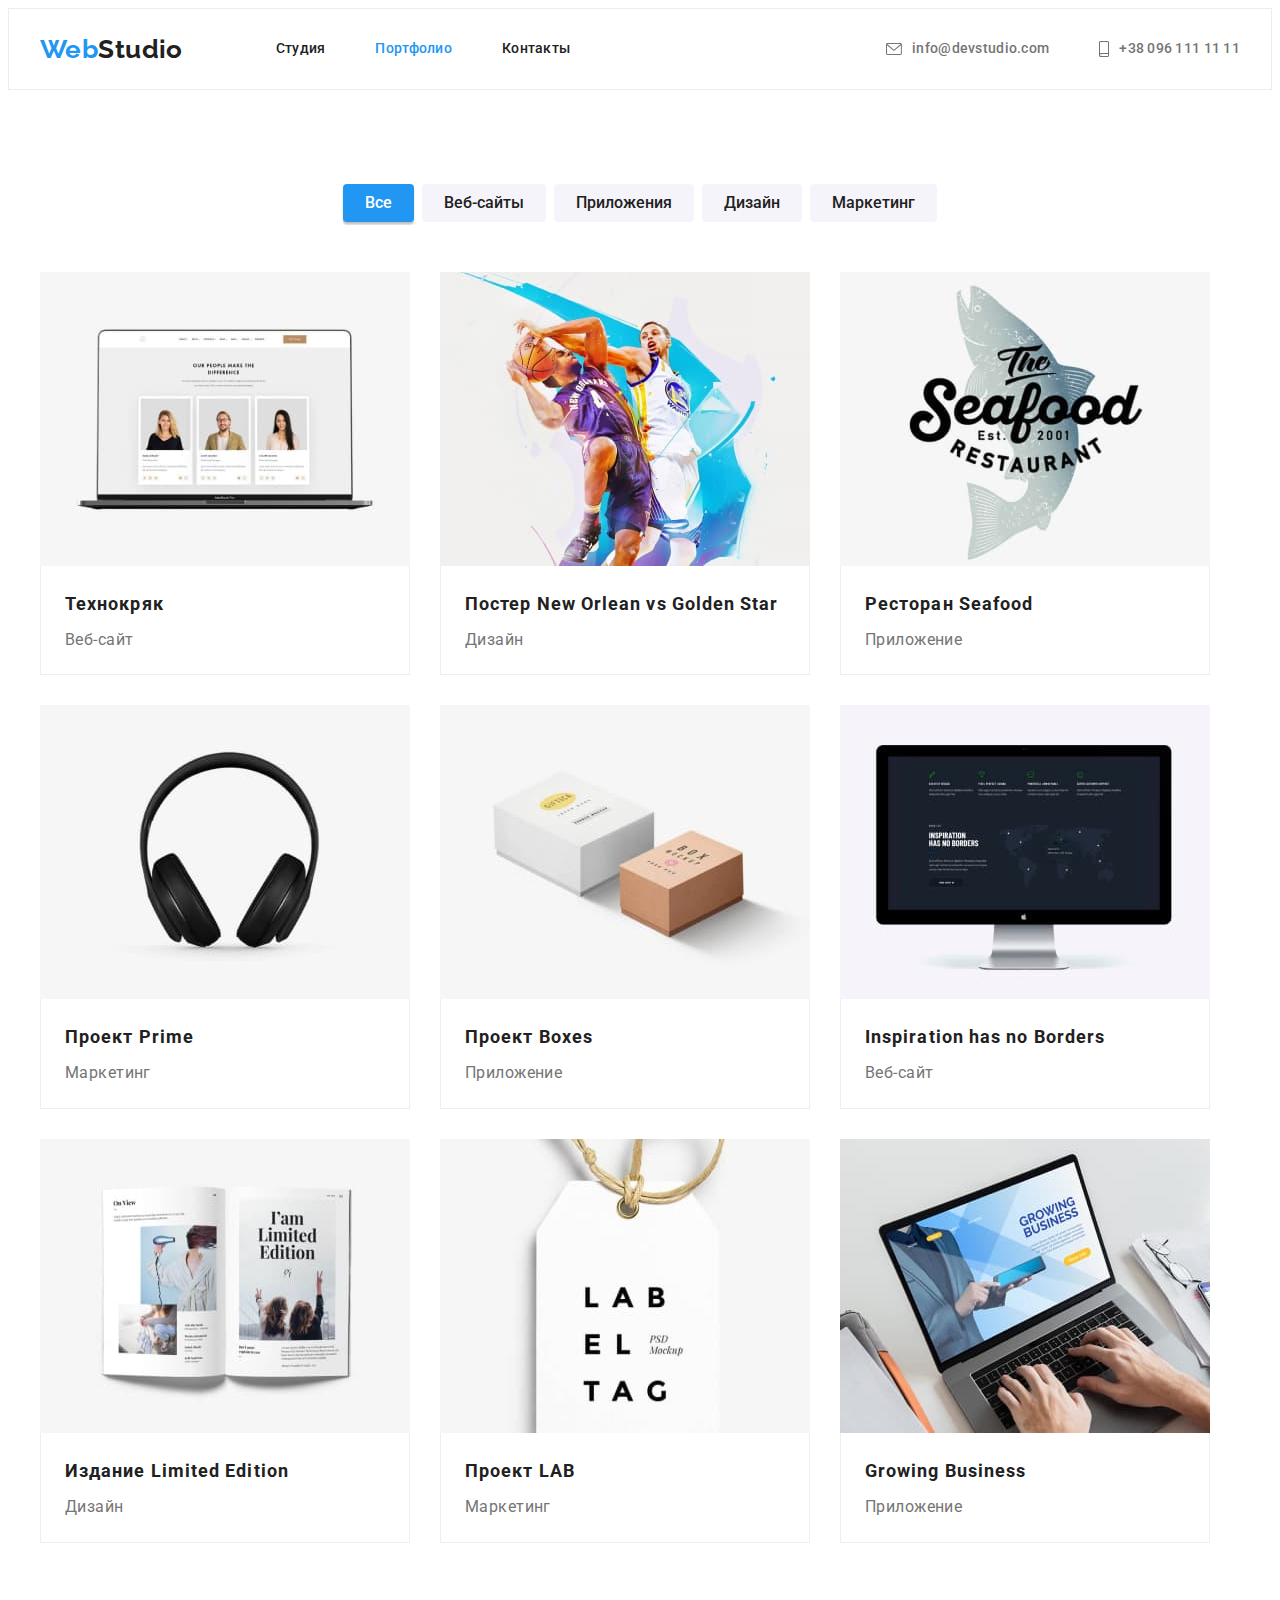
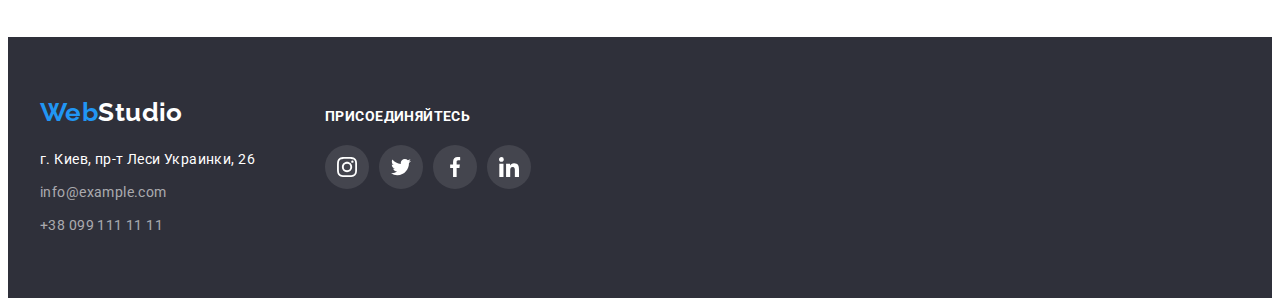
==== commit e14a9a92: "Update" ====
--- a/portfolio.html
+++ b/portfolio.html
@@ -211,22 +211,57 @@
     <!--Подвал-->
     <footer class="portfolio-dark">
       <div class="container portfolio-footer-nav">
-        <a href="./portfolio.html" class="logo-portfolio-footer" lang="en"
-          ><span class="portfolio-accent">Web</span>Studio</a
-        >
-        <address>
-          <ul class="no-markers portfolio-footer-nav">
-            <li class="item">
-              <a href="#" class="portfolio-place">г. Киев, пр-т Леси Украинки, 26</a>
-            </li>
-            <li class="item">
-              <a href="mailto:info@example.com" class="portfolio-mail-tel">info@example.com</a>
-            </li>
-            <li class="item">
-              <a href="tel:+380991111111" class="portfolio-mail-tel">+38 099 111 11 11</a>
-            </li>
-          </ul>
-        </address>
+        <div>
+          <a href="./portfolio.html" class="logo-portfolio-footer" lang="en"
+            ><span class="portfolio-accent">Web</span>Studio</a
+          >
+          <address>
+            <ul class="no-markers">
+              <li class="item">
+                <a href="#" class="portfolio-place">г. Киев, пр-т Леси Украинки, 26</a>
+              </li>
+              <li class="item">
+                <a href="mailto:info@example.com" class="portfolio-mail-tel">info@example.com</a>
+              </li>
+              <li class="item">
+                <a href="tel:+380991111111" class="portfolio-mail-tel">+38 099 111 11 11</a>
+              </li>
+            </ul>
+          </address>
+        </div>
+        <div class="portfolio-footer-icon">
+          <strong class="portfolio-title-footer">Присоединяйтесь</strong>
+          <ul class="no-markers portfolio-footer-icon-list">
+            <li>
+              <a href="#" class="portfolio-footer-icon-link">
+                <svg width="20" height="20">
+                  <use href="./images/icons.svg#icon-instagram"></use>
+                </svg>
+              </a>
+            </li>
+            <li>
+              <a href="#" class="portfolio-footer-icon-link">
+                <svg width="20" height="20">
+                  <use href="./images/icons.svg#icon-twitter"></use>
+                </svg>
+              </a>
+            </li>
+            <li>
+              <a href="#" class="portfolio-footer-icon-link">
+                <svg width="20" height="20">
+                  <use href="./images/icons.svg#icon-facebook"></use>
+                </svg>
+              </a>
+            </li>
+            <li>
+              <a href="#" class="portfolio-footer-icon-link">
+                <svg width="20" height="20">
+                  <use href="./images/icons.svg#icon-linkedin"></use>
+                </svg>
+              </a>
+            </li>
+          </ul>
+        </div>
       </div>
     </footer>
   </body>
--- a/css/styles.css
+++ b/css/styles.css
@@ -417,6 +417,7 @@
 /* ========== footer ========== */
 
 .logo-footer {
+  display: block;
   margin-bottom: 20px;
 
   color: var(--white-text-color);
@@ -453,11 +454,6 @@
   text-decoration: none;
 }
 
-.footer-nav {
-  display: flex;
-  flex-direction: column;
-}
-
 .footer-nav .item:not(:last-child) {
   margin-bottom: 9px;
 }
@@ -473,6 +469,8 @@
 }
 
 .title {
+  margin-bottom: 20px;
+  display: block;
   font-weight: 700;
   font-size: 14px;
   line-height: 1.14;
@@ -482,18 +480,36 @@
   color: var(--white-text-color);
 }
 
+.footer-nav {
+  display: flex;
+  align-items: baseline;
+}
+
+.footer-icon {
+  margin-left: 70px;
+}
+
+.footer-icon-list {
+  display: flex;
+  justify-content: center;
+  gap: 10px;
+}
+
 .footer-icon-link {
   display: flex;
   justify-content: center;
-  align-self: center;
-}
-
-.footer-icon {
-  display: flex;
-  justify-content: center;
-  align-self: center;
-}
-
+  align-items: center;
+  width: 44px;
+  height: 44px;
+  border-radius: 50%;
+  fill: var(--background-icon);
+  background-color: rgba(255, 255, 255, 0.1);
+}
+
+.footer-icon-link:hover,
+.footer-icon-link:focus {
+  background-color: var(--accent-color);
+}
 /* ========== footer ========== */
 
 /* ========== styles portfolio ========== */
@@ -798,11 +814,12 @@
 
 .portfolio-footer-nav {
   display: flex;
-  flex-direction: column;
+  align-items: baseline;
 }
 
 .logo-portfolio-footer {
   margin-bottom: 20px;
+  display: block;
 
   color: var(--white-text-color);
   font-family: 'Raleway', sans-serif;
@@ -842,4 +859,42 @@
 .portfolio-mail-tel:focus {
   color: var(--accent-color);
 }
+
+.portfolio-title-footer {
+  display: block;
+  margin-bottom: 20px;
+  font-weight: 700;
+  font-size: 14px;
+  line-height: 1.14;
+  letter-spacing: 0.03em;
+  text-transform: uppercase;
+  color: var(--white-text-color);
+}
+
+.portfolio-footer-icon {
+  margin-left: 70px;
+}
+
+.portfolio-footer-icon-list {
+  display: flex;
+  justify-content: center;
+  gap: 10px;
+}
+
+.portfolio-footer-icon-link {
+  display: flex;
+  justify-content: center;
+  align-items: center;
+  width: 44px;
+  height: 44px;
+  border-radius: 50%;
+  fill: var(--background-icon);
+  background-color: rgba(255, 255, 255, 0.1);
+}
+
+.portfolio-footer-icon-link:hover,
+.portfolio-footer-icon-link:focus {
+  background-color: var(--accent-color);
+}
+
 /* ========== footer ========== */
